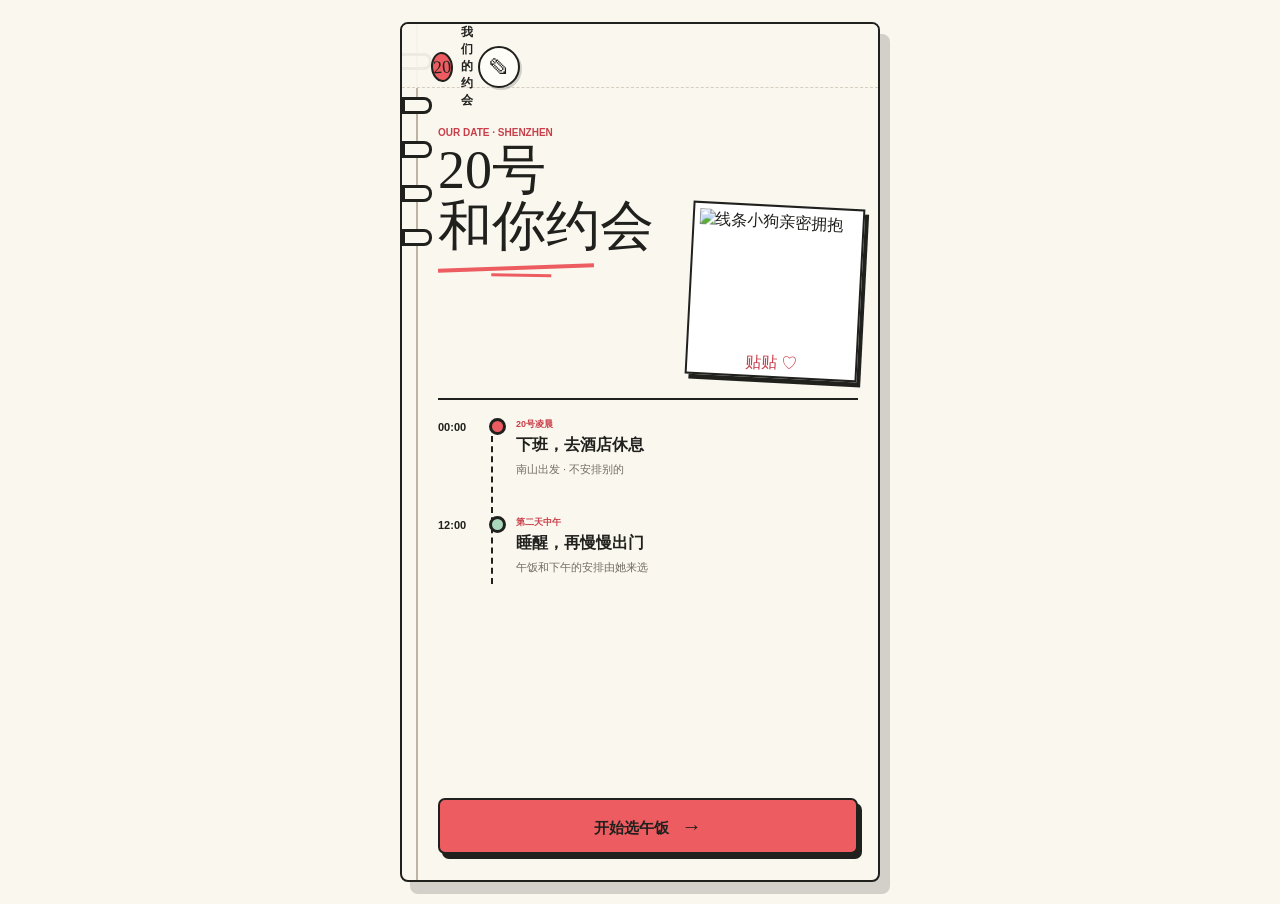
==== index.html @ 88e97673 "Add date planner app" ====
<!doctype html>
<html lang="zh-CN">
<head>
  <meta charset="UTF-8">
  <meta name="viewport" content="width=device-width, initial-scale=1, viewport-fit=cover">
  <meta name="theme-color" content="#faf7ef">
  <title>20号，和你约会</title>
  <link rel="icon" href="data:image/svg+xml,%3Csvg xmlns='http://www.w3.org/2000/svg' viewBox='0 0 64 64'%3E%3Cpath d='M32 55S8 41 8 22C8 8 26 6 32 18 38 6 56 8 56 22c0 19-24 33-24 33Z' fill='%23ed5c61' stroke='%2320201d' stroke-width='4'/%3E%3C/svg%3E">
  <link rel="stylesheet" href="styles.css">
</head>
<body>
  <main id="app" class="app-shell">
    <span class="binding" aria-hidden="true"></span>

    <header class="topbar">
      <button id="backButton" class="icon-button back-button" type="button" aria-label="返回上一步" title="返回" hidden>←</button>
      <a class="mini-brand" href="#" id="homeLink" aria-label="回到约会首页">
        <span>20</span><b>我们的约会</b>
      </a>
      <button id="ideaButton" class="icon-button" type="button" aria-haspopup="dialog" aria-label="补充想吃、想喝或想去的地方" title="补充想法">✎</button>
    </header>

    <section id="introView" class="view intro-view" data-view="intro">
      <div class="intro-hero">
        <div class="intro-copy">
          <p class="eyebrow">OUR DATE · SHENZHEN</p>
          <h1>20号<br>和你约会</h1>
          <span class="red-stroke" aria-hidden="true"></span>
        </div>
        <figure class="dog-polaroid">
          <img src="assets/line-puppy-hug.gif" width="160" height="138" alt="线条小狗亲密拥抱">
          <figcaption>贴贴 ♡</figcaption>
        </figure>
      </div>

      <div class="fixed-plan" aria-label="固定时间安排">
        <article class="plan-row">
          <time datetime="00:00">00:00</time>
          <span class="plan-dot coral" aria-hidden="true"></span>
          <div><small>20号凌晨</small><h2>下班，去酒店休息</h2><p>南山出发 · 不安排别的</p></div>
        </article>
        <article class="plan-row">
          <time datetime="12:00">12:00</time>
          <span class="plan-dot mint" aria-hidden="true"></span>
          <div><small>第二天中午</small><h2>睡醒，再慢慢出门</h2><p>午饭和下午的安排由她来选</p></div>
        </article>
      </div>

      <button id="startButton" class="primary-button" type="button">开始选午饭 <span>→</span></button>
      <button id="resumeButton" class="text-button" type="button" hidden>继续上次的选择</button>
    </section>

    <section id="pickerView" class="view picker-view" data-view="picker" hidden>
      <div class="stage-heading">
        <div>
          <p id="stageEyebrow" class="eyebrow">STEP 01 · LUNCH</p>
          <h1 id="stageQuestion">中午想吃什么？</h1>
        </div>
        <div id="savedCounter" class="saved-counter" aria-live="polite"><span>已收录</span><b>0/3</b></div>
      </div>

      <div id="deck" class="deck" aria-live="polite">
        <article id="nextCardPreview" class="next-card-preview" aria-hidden="true">
          <div class="card-media">
            <img id="nextCardImage" src="" alt="" width="1024" height="768" draggable="false">
            <span id="nextCardKind" class="card-kind"></span>
            <span id="nextCardWeather" class="card-weather" hidden></span>
          </div>
          <div class="card-copy">
            <div class="card-title-row">
              <h2 id="nextCardTitle"></h2>
              <strong id="nextCardPrice"></strong>
            </div>
            <p id="nextCardArea" class="card-area"></p>
          </div>
        </article>
        <article id="swipeCard" class="swipe-card" tabindex="0" role="button">
          <div class="card-media">
            <img id="cardImage" src="" alt="" width="1024" height="768" draggable="false">
            <span id="cardKind" class="card-kind"></span>
            <span id="cardWeather" class="card-weather" hidden></span>
          </div>
          <div class="card-copy">
            <div class="card-title-row">
              <h2 id="cardTitle"></h2>
              <strong id="cardPrice"></strong>
            </div>
            <p id="cardArea" class="card-area"></p>
            <p id="cardDescription" class="card-description"></p>
            <div id="cardTags" class="card-tags"></div>
          </div>
          <div id="collectBurst" class="collect-burst" aria-hidden="true"><span>♥</span></div>
        </article>
      </div>

      <div class="deck-actions" aria-label="卡片操作">
        <button id="skipButton" class="action-button skip-button" type="button" aria-label="不喜欢，换一个" title="换一个">×</button>
        <div class="deck-position"><b id="deckPosition">1</b><span id="deckTotal">/ 24</span></div>
        <button id="saveButton" class="action-button save-button" type="button" aria-label="收录这个选择" title="收录">♡</button>
      </div>

      <div id="savedPreview" class="saved-preview" aria-live="polite"></div>
      <button id="reviewButton" class="secondary-button" type="button" hidden></button>
    </section>

    <section id="completeView" class="view complete-view" data-view="complete" hidden>
      <div class="complete-hero">
        <p class="eyebrow">DATE SAVED · ♡</p>
        <h1>很高兴<br>和你约会</h1>
        <img src="assets/line-puppy-hug.gif" width="184" height="158" alt="线条小狗亲密拥抱">
      </div>

      <section class="final-plan" aria-label="最终约会安排">
        <div class="final-plan-head"><small>OUR LITTLE PLAN</small><h2>约会安排好了</h2></div>
        <ol id="finalTimeline" class="final-timeline"></ol>
      </section>

      <div id="wishSummary" class="wish-summary" hidden></div>
      <button id="editPlanButton" class="secondary-button" type="button">修改选择</button>
      <button id="restartButton" class="text-button danger-text" type="button">重新选一次</button>
    </section>
  </main>

  <dialog id="ideaDialog" class="idea-dialog">
    <form id="ideaForm" method="dialog">
      <div class="dialog-head">
        <div><small>HER IDEAS</small><h2>补充想法</h2></div>
        <button id="closeIdeaDialog" class="icon-button" type="button" aria-label="关闭">×</button>
      </div>
      <label for="wishEat"><span>想吃什么</span><textarea id="wishEat" rows="2" maxlength="80" placeholder="写下想吃的…"></textarea></label>
      <label for="wishDrink"><span>想喝什么</span><textarea id="wishDrink" rows="2" maxlength="80" placeholder="写下想喝的…"></textarea></label>
      <label for="wishGo"><span>想去哪里</span><textarea id="wishGo" rows="2" maxlength="80" placeholder="写下想去的…"></textarea></label>
      <button class="primary-button dialog-submit" type="submit">保存想法</button>
    </form>
  </dialog>

  <div id="toast" class="toast" role="status" aria-live="assertive">
    <img src="assets/line-puppy-hug.gif" width="34" height="30" alt="">
    <span id="toastText"></span>
  </div>

  <script src="app.js"></script>
</body>
</html>
---- styles.css ----
:root {
  --ink: #20201d;
  --paper: #faf7ef;
  --paper-bright: #fffdf8;
  --coral: #ed5c61;
  --coral-dark: #c83f49;
  --mint: #aad8bd;
  --yellow: #f1cf6b;
  --sky: #9fc9df;
  --muted: #716b63;
  --line: #d6cec0;
  --shadow: 4px 5px 0 var(--ink);
  --font-display: "Kaiti SC", "STKaiti", "KaiTi", serif;
  --font-body: "PingFang SC", "Hiragino Sans GB", "Microsoft YaHei", sans-serif;
}

* { box-sizing: border-box; }

html { background: #d8d3ca; }

body {
  min-width: 320px;
  min-height: 100vh;
  margin: 0;
  background: var(--paper);
  color: var(--ink);
  font-family: var(--font-body);
  letter-spacing: 0;
  overscroll-behavior-y: none;
}

button, input, textarea { font: inherit; color: inherit; letter-spacing: 0; }
button { cursor: pointer; }
button:disabled { cursor: not-allowed; }
[hidden] { display: none !important; }

.app-shell {
  position: relative;
  width: 100%;
  max-width: 480px;
  min-height: 100svh;
  margin: 0 auto;
  overflow: hidden;
  background-color: var(--paper);
  background-image: radial-gradient(#cbbfae 0.55px, transparent 0.55px);
  background-size: 8px 8px;
}

.binding {
  position: absolute;
  z-index: 6;
  inset: 0 auto 0 14px;
  border-left: 2px solid #bcb3a5;
  pointer-events: none;
}

.binding::before {
  content: "";
  position: absolute;
  top: 29px;
  left: -16px;
  width: 27px;
  height: 11px;
  border: 3px solid var(--ink);
  border-left: 0;
  border-radius: 0 8px 8px 0;
  box-shadow: 0 44px 0 -3px var(--paper), 0 44px 0 0 var(--ink),
    0 88px 0 -3px var(--paper), 0 88px 0 0 var(--ink),
    0 132px 0 -3px var(--paper), 0 132px 0 0 var(--ink),
    0 176px 0 -3px var(--paper), 0 176px 0 0 var(--ink);
}

.topbar {
  position: relative;
  z-index: 8;
  display: grid;
  grid-template-columns: 44px 1fr 44px;
  align-items: center;
  width: 100%;
  height: 64px;
  padding: env(safe-area-inset-top) 18px 0 32px;
  background: rgba(250, 247, 239, 0.94);
  border-bottom: 1.5px dashed var(--line);
}

.icon-button {
  display: grid;
  place-items: center;
  width: 42px;
  height: 42px;
  padding: 0;
  border: 2px solid var(--ink);
  border-radius: 50%;
  background: var(--paper-bright);
  font-size: 21px;
  line-height: 1;
  box-shadow: 2px 2px 0 rgba(32, 32, 29, 0.18);
}

.icon-button:active { transform: translateY(2px); box-shadow: none; }
.back-button { font-size: 20px; }

.mini-brand {
  display: inline-flex;
  align-items: center;
  justify-self: center;
  gap: 8px;
  color: inherit;
  text-decoration: none;
}

.mini-brand span {
  display: grid;
  place-items: center;
  width: 30px;
  height: 30px;
  border: 2px solid var(--ink);
  border-radius: 50%;
  background: var(--coral);
  font-family: var(--font-display);
  font-size: 18px;
  transform: rotate(-4deg);
}

.mini-brand b { font-size: 12px; }

.view {
  min-height: calc(100svh - 64px);
  padding: 24px 20px calc(26px + env(safe-area-inset-bottom)) 36px;
  animation: view-in 280ms ease both;
}

.eyebrow {
  margin: 0 0 5px;
  color: var(--coral-dark);
  font-size: 10px;
  font-weight: 900;
  letter-spacing: 0;
}

.intro-view { display: flex; flex-direction: column; }

.intro-hero {
  position: relative;
  min-height: 286px;
  padding-top: 15px;
}

.intro-copy { position: relative; z-index: 2; }

.intro-copy h1,
.complete-hero h1 {
  margin: 0;
  font-family: var(--font-display);
  font-size: 54px;
  font-weight: 400;
  line-height: 1.03;
  letter-spacing: 0;
}

.red-stroke {
  position: relative;
  display: block;
  width: 156px;
  margin-top: 12px;
  border-top: 4px solid var(--coral);
  transform: rotate(-2deg);
}

.red-stroke::after {
  content: "";
  position: absolute;
  top: 4px;
  left: 53px;
  width: 60px;
  border-top: 3px solid var(--coral);
  transform: rotate(3deg);
}

.dog-polaroid {
  position: absolute;
  right: -3px;
  bottom: 20px;
  width: 172px;
  margin: 0;
  padding: 5px 5px 26px;
  overflow: hidden;
  border: 2px solid var(--ink);
  background: #fff;
  box-shadow: var(--shadow);
  transform: rotate(3deg);
}

.dog-polaroid img { display: block; width: 160px; height: 138px; object-fit: contain; }

.dog-polaroid figcaption {
  position: absolute;
  right: 0;
  bottom: 2px;
  left: 0;
  color: var(--coral-dark);
  font-family: var(--font-display);
  font-size: 16px;
  text-align: center;
}

.fixed-plan {
  position: relative;
  padding: 18px 0 5px;
  border-top: 2px solid var(--ink);
}

.fixed-plan::before {
  content: "";
  position: absolute;
  top: 36px;
  bottom: 35px;
  left: 53px;
  border-left: 2px dashed var(--ink);
}

.plan-row {
  position: relative;
  display: grid;
  grid-template-columns: 43px 19px 1fr;
  gap: 0 8px;
  min-height: 98px;
}

.plan-row time { padding-top: 3px; font-size: 11px; font-weight: 900; }

.plan-dot {
  position: relative;
  z-index: 1;
  width: 17px;
  height: 17px;
  border: 3px solid var(--ink);
  border-radius: 50%;
}

.plan-dot.coral { background: var(--coral); }
.plan-dot.mint { background: var(--mint); }
.plan-row small { display: block; margin-bottom: 3px; color: var(--coral-dark); font-size: 9px; font-weight: 900; }
.plan-row h2 { margin: 0 0 5px; font-size: 16px; line-height: 1.35; }
.plan-row p { margin: 0; color: var(--muted); font-size: 11px; line-height: 1.5; }

.primary-button,
.secondary-button {
  width: 100%;
  min-height: 56px;
  border: 2px solid var(--ink);
  border-radius: 7px;
  font-size: 15px;
  font-weight: 900;
}

.primary-button {
  margin-top: auto;
  background: var(--coral);
  box-shadow: var(--shadow);
}

.primary-button span { margin-left: 8px; font-size: 20px; }
.primary-button:active,
.secondary-button:active { transform: translateY(3px); box-shadow: 1px 1px 0 var(--ink); }
.primary-button:disabled { background: #d9d1c5; color: #8e877e; box-shadow: none; }

.secondary-button {
  background: var(--mint);
  box-shadow: 3px 4px 0 var(--ink);
}

.text-button {
  min-height: 44px;
  margin: 7px auto 0;
  border: 0;
  background: transparent;
  color: var(--muted);
  font-size: 12px;
  font-weight: 700;
  text-decoration: underline;
  text-underline-offset: 4px;
}

.picker-view { padding-top: 18px; }

.stage-heading {
  display: flex;
  align-items: flex-end;
  justify-content: space-between;
  gap: 12px;
  min-height: 62px;
  margin-bottom: 15px;
}

.stage-heading h1 {
  margin: 0;
  font-family: var(--font-display);
  font-size: 30px;
  font-weight: 400;
  line-height: 1.1;
  letter-spacing: 0;
}

.saved-counter {
  flex: 0 0 56px;
  width: 56px;
  height: 56px;
  display: grid;
  place-items: center;
  align-content: center;
  border: 2px solid var(--ink);
  border-radius: 50%;
  background: var(--paper-bright);
  box-shadow: 2px 3px 0 rgba(32, 32, 29, 0.2);
  transform: rotate(3deg);
}

.saved-counter span { display: block; color: var(--muted); font-size: 8px; font-weight: 700; }
.saved-counter b { font-size: 13px; }

.deck {
  --next-card-y: 8px;
  --next-card-rotation: 1.7deg;
  --next-card-scale: 0.956;
  position: relative;
  width: 100%;
  height: min(52svh, 438px);
  min-height: 382px;
  max-height: 438px;
  touch-action: pan-y;
}

.next-card-preview {
  position: absolute;
  z-index: 2;
  inset: 0;
  display: grid;
  grid-template-rows: 56% 44%;
  overflow: hidden;
  border: 2px solid var(--ink);
  border-radius: 8px;
  background: var(--paper-bright);
  box-shadow: 3px 4px 0 var(--ink);
  pointer-events: none;
  transform: translate3d(0, var(--next-card-y), 0) rotate(var(--next-card-rotation)) scale(var(--next-card-scale));
  transform-origin: center bottom;
  will-change: transform;
  transition: transform 240ms cubic-bezier(0.2, 0.78, 0.22, 1);
}

.deck.is-dragging .next-card-preview,
.deck.is-resetting .next-card-preview { transition: none; }

.next-card-preview .card-copy { padding-top: 14px; }
.next-card-preview .card-title-row h2 { font-size: 19px; }

.swipe-card {
  position: absolute;
  z-index: 3;
  inset: 0;
  display: grid;
  grid-template-rows: 56% 44%;
  overflow: hidden;
  border: 2px solid var(--ink);
  border-radius: 8px;
  outline: none;
  background: var(--paper-bright);
  box-shadow: var(--shadow);
  cursor: grab;
  user-select: none;
  touch-action: pan-y;
  will-change: transform, opacity;
  transition: transform 220ms ease, opacity 220ms ease;
}

.swipe-card:focus-visible { box-shadow: 0 0 0 4px var(--sky), var(--shadow); }
.swipe-card.dragging { cursor: grabbing; transition: none; }
.swipe-card.flying { pointer-events: none; }

.card-media { position: relative; min-height: 0; overflow: hidden; background: var(--mint); border-bottom: 2px solid var(--ink); }

.card-media img {
  display: block;
  width: 100%;
  height: 100%;
  object-fit: cover;
  pointer-events: none;
  transition: opacity 160ms ease;
}

.card-media img.loading { opacity: 0.28; }

.card-kind,
.card-weather {
  position: absolute;
  top: 12px;
  z-index: 2;
  border: 2px solid var(--ink);
  border-radius: 4px;
  box-shadow: 2px 2px 0 var(--ink);
  font-size: 10px;
  font-weight: 900;
}

.card-kind { left: 12px; padding: 5px 9px; background: var(--coral); color: #fff; transform: rotate(-2deg); }
.card-weather { right: 12px; padding: 5px 8px; background: var(--paper-bright); }

.card-copy { min-height: 0; padding: 14px 15px 12px; overflow: hidden; }

.card-title-row { display: flex; align-items: flex-start; justify-content: space-between; gap: 9px; }
.card-title-row h2 { max-width: 70%; margin: 0; font-size: 20px; line-height: 1.25; }
.picker-view[data-mode="food"] .card-title-row h2 { max-width: 100%; }
.card-title-row strong { flex: 0 0 auto; padding-top: 3px; color: var(--coral-dark); font-size: 11px; white-space: nowrap; }
.card-area { margin: 6px 0 4px; font-size: 11px; font-weight: 800; white-space: nowrap; overflow: hidden; text-overflow: ellipsis; }

.card-description {
  display: -webkit-box;
  margin: 0 0 9px;
  overflow: hidden;
  color: var(--muted);
  font-size: 11px;
  line-height: 1.55;
  -webkit-box-orient: vertical;
  -webkit-line-clamp: 2;
}

.card-tags { display: flex; gap: 5px; overflow: hidden; }
.card-tags span { flex: 0 0 auto; padding: 3px 6px; border: 1.5px solid var(--ink); border-radius: 3px; background: var(--paper); font-size: 9px; font-weight: 700; }

.collect-burst {
  position: absolute;
  z-index: 7;
  inset: 0;
  display: grid;
  place-items: center;
  opacity: 0;
  pointer-events: none;
}

.collect-burst span {
  color: var(--coral);
  font-size: 104px;
  line-height: 1;
  -webkit-text-stroke: 4px #fff;
  filter: drop-shadow(4px 6px 0 rgba(32, 32, 29, 0.25));
  transform: scale(0.2) rotate(-12deg);
}

.collect-burst.show { animation: burst-wrap 620ms ease both; }
.collect-burst.show span { animation: heart-pop 620ms cubic-bezier(0.2, 0.85, 0.3, 1.2) both; }

.deck-actions {
  display: grid;
  grid-template-columns: 58px 1fr 58px;
  align-items: center;
  gap: 14px;
  min-height: 74px;
  padding: 9px 19px 5px;
}

.action-button {
  display: grid;
  place-items: center;
  width: 56px;
  height: 56px;
  padding: 0;
  border: 2px solid var(--ink);
  border-radius: 50%;
  background: var(--paper-bright);
  box-shadow: 3px 4px 0 var(--ink);
  font-size: 29px;
  line-height: 1;
}

.save-button { background: var(--coral); font-family: var(--font-display); font-size: 34px; }
.skip-button { color: var(--muted); }
.action-button:active { transform: translateY(3px); box-shadow: 1px 1px 0 var(--ink); }
.action-button:disabled { background: #ded7cc; color: #9b948a; box-shadow: none; }
.deck-position { text-align: center; font-size: 11px; }
.deck-position b { font-size: 14px; }
.deck-position span { color: var(--muted); }

.saved-preview {
  display: flex;
  justify-content: center;
  min-height: 46px;
  gap: 7px;
  padding: 3px 0 7px;
}

.saved-thumb {
  position: relative;
  width: 52px;
  height: 40px;
  overflow: hidden;
  border: 2px solid var(--ink);
  border-radius: 5px;
  background: var(--mint);
}

.saved-thumb img { width: 100%; height: 100%; object-fit: cover; }
.saved-thumb button { position: absolute; top: -2px; right: -2px; width: 22px; height: 22px; padding: 0; border: 0; border-radius: 0 0 0 10px; background: var(--ink); color: #fff; font-size: 14px; line-height: 1; }
.saved-slot { width: 52px; height: 40px; border: 2px dashed var(--line); border-radius: 5px; }
.picker-view > .secondary-button { min-height: 50px; margin-top: 2px; }

.compact-heading { min-height: 74px; margin-bottom: 20px; padding-bottom: 16px; border-bottom: 2px solid var(--ink); }
.doodle-heart { color: var(--coral); font-family: var(--font-display); font-size: 42px; }
.final-choice-view { display: flex; flex-direction: column; padding-top: 18px; }
.final-list { display: grid; gap: 12px; }

.final-option {
  position: relative;
  display: grid;
  grid-template-columns: 96px 1fr 28px;
  gap: 10px;
  align-items: center;
  min-height: 86px;
  padding: 8px;
  border: 2px solid var(--ink);
  border-radius: 7px;
  background: var(--paper-bright);
  box-shadow: 2px 3px 0 rgba(32, 32, 29, 0.18);
  cursor: pointer;
}

.final-option.selected { background: #fce2df; box-shadow: 3px 4px 0 var(--coral-dark); }
.final-option img { width: 96px; height: 68px; object-fit: cover; border: 1.5px solid var(--ink); border-radius: 4px; }
.final-option h2 { margin: 0 0 4px; font-size: 15px; line-height: 1.3; }
.final-option p { margin: 0; color: var(--muted); font-size: 10px; }
.radio-mark { display: grid; place-items: center; width: 24px; height: 24px; border: 2px solid var(--ink); border-radius: 50%; background: #fff; }
.final-option.selected .radio-mark::after { content: ""; width: 12px; height: 12px; border-radius: 50%; background: var(--coral); }
.sticky-primary { margin-top: auto; }

.complete-view { padding-top: 18px; }
.complete-hero { position: relative; min-height: 235px; padding-top: 8px; border-bottom: 2px solid var(--ink); }
.complete-hero h1 { font-size: 48px; }
.complete-hero img { position: absolute; right: -1px; bottom: 6px; width: 184px; height: 158px; object-fit: contain; }

.final-plan { padding: 25px 0 18px; }
.final-plan-head small { color: var(--coral-dark); font-size: 9px; font-weight: 900; }
.final-plan-head h2 { margin: 3px 0 20px; font-size: 22px; }
.final-timeline { position: relative; margin: 0; padding: 0; list-style: none; }
.final-timeline::before { content: ""; position: absolute; top: 10px; bottom: 12px; left: 54px; border-left: 2px dashed var(--ink); }

.final-timeline li {
  position: relative;
  display: grid;
  grid-template-columns: 43px 19px 1fr;
  gap: 0 8px;
  min-height: 72px;
}

.final-timeline time { padding-top: 2px; font-size: 10px; font-weight: 900; }
.timeline-dot { position: relative; z-index: 1; width: 17px; height: 17px; border: 3px solid var(--ink); border-radius: 50%; background: var(--mint); }
.final-timeline li:nth-child(odd) .timeline-dot { background: var(--coral); }
.final-timeline h3 { margin: 0 0 3px; font-size: 13px; line-height: 1.35; }
.final-timeline p { margin: 0; color: var(--muted); font-size: 10px; line-height: 1.45; }

.wish-summary { margin: 0 0 17px; padding: 14px; border: 2px dashed var(--ink); background: rgba(255, 253, 248, 0.7); }
.wish-summary h2 { margin: 0 0 8px; font-size: 14px; }
.wish-summary p { margin: 4px 0; color: var(--muted); font-size: 11px; line-height: 1.5; }
.complete-view > .secondary-button { margin-top: 4px; }
.danger-text { display: block; color: #8e5858; }

.idea-dialog {
  width: calc(100% - 30px);
  max-width: 430px;
  max-height: calc(100svh - 30px);
  padding: 0;
  overflow: auto;
  border: 2px solid var(--ink);
  border-radius: 8px;
  background: var(--paper);
  box-shadow: 7px 8px 0 var(--ink);
}

.idea-dialog::backdrop { background: rgba(32, 32, 29, 0.58); backdrop-filter: blur(2px); }
.idea-dialog form { padding: 22px; }
.dialog-head { display: flex; align-items: flex-start; justify-content: space-between; margin-bottom: 20px; }
.dialog-head small { color: var(--coral-dark); font-size: 9px; font-weight: 900; }
.dialog-head h2 { margin: 2px 0 0; font-size: 23px; }
.idea-dialog label { display: block; margin-bottom: 14px; }
.idea-dialog label > span { display: block; margin-bottom: 6px; font-size: 11px; font-weight: 900; }
.idea-dialog textarea { width: 100%; min-height: 58px; resize: vertical; padding: 10px; border: 2px solid var(--ink); border-radius: 5px; outline: none; background: var(--paper-bright); font-size: 12px; line-height: 1.5; }
.idea-dialog textarea:focus { box-shadow: 3px 3px 0 var(--mint); }
.dialog-submit { margin-top: 5px; }

.toast {
  position: fixed;
  z-index: 30;
  left: 50%;
  bottom: calc(22px + env(safe-area-inset-bottom));
  display: flex;
  align-items: center;
  gap: 9px;
  max-width: calc(100% - 40px);
  min-height: 48px;
  padding: 7px 15px 7px 8px;
  border: 2px solid var(--ink);
  border-radius: 7px;
  background: var(--ink);
  color: #fff;
  box-shadow: 3px 4px 0 rgba(237, 92, 97, 0.85);
  font-size: 12px;
  font-weight: 800;
  opacity: 0;
  pointer-events: none;
  transform: translate(-50%, 18px);
  transition: opacity 180ms ease, transform 180ms ease;
}

.toast img { width: 34px; height: 30px; object-fit: contain; border-radius: 3px; background: #fff; }
.toast.show { opacity: 1; transform: translate(-50%, 0); }

@keyframes view-in {
  from { opacity: 0; transform: translateY(8px); }
  to { opacity: 1; transform: translateY(0); }
}

@keyframes burst-wrap {
  0%, 100% { opacity: 0; }
  12%, 70% { opacity: 1; }
}

@keyframes heart-pop {
  0% { transform: scale(0.2) rotate(-12deg); }
  42% { transform: scale(1.2) rotate(7deg); }
  66% { transform: scale(0.94) rotate(-3deg); }
  100% { transform: scale(1) rotate(0); }
}

@media (min-width: 481px) {
  body { padding: 22px; }
  .app-shell { min-height: calc(100svh - 44px); border: 2px solid var(--ink); border-radius: 8px; box-shadow: 10px 12px 0 rgba(32, 32, 29, 0.18); }
  .view { min-height: calc(100svh - 108px); }
}

@media (max-width: 360px) {
  .topbar { padding-right: 14px; padding-left: 28px; }
  .view { padding-right: 14px; padding-left: 31px; }
  .intro-copy h1 { font-size: 49px; }
  .dog-polaroid { right: -12px; transform: rotate(2deg) scale(0.9); transform-origin: right center; }
  .stage-heading h1 { font-size: 28px; }
  .card-title-row h2 { font-size: 18px; }
  .card-copy { padding: 12px 13px 10px; }
  .final-option { grid-template-columns: 84px 1fr 25px; }
  .final-option img { width: 84px; height: 64px; }
}

@media (max-height: 720px) {
  .view { padding-top: 14px; }
  .stage-heading { min-height: 52px; margin-bottom: 10px; }
  .deck { height: 342px; min-height: 342px; }
  .swipe-card { grid-template-rows: 53% 47%; }
  .deck-actions { min-height: 66px; padding-top: 5px; }
  .action-button { width: 52px; height: 52px; }
  .intro-hero { min-height: 238px; }
  .dog-polaroid { bottom: 5px; transform: rotate(3deg) scale(0.88); transform-origin: right bottom; }
  .plan-row { min-height: 82px; }
}

@media (prefers-reduced-motion: reduce) {
  *, *::before, *::after { scroll-behavior: auto !important; animation-duration: 0.01ms !important; animation-iteration-count: 1 !important; transition-duration: 0.01ms !important; }
}
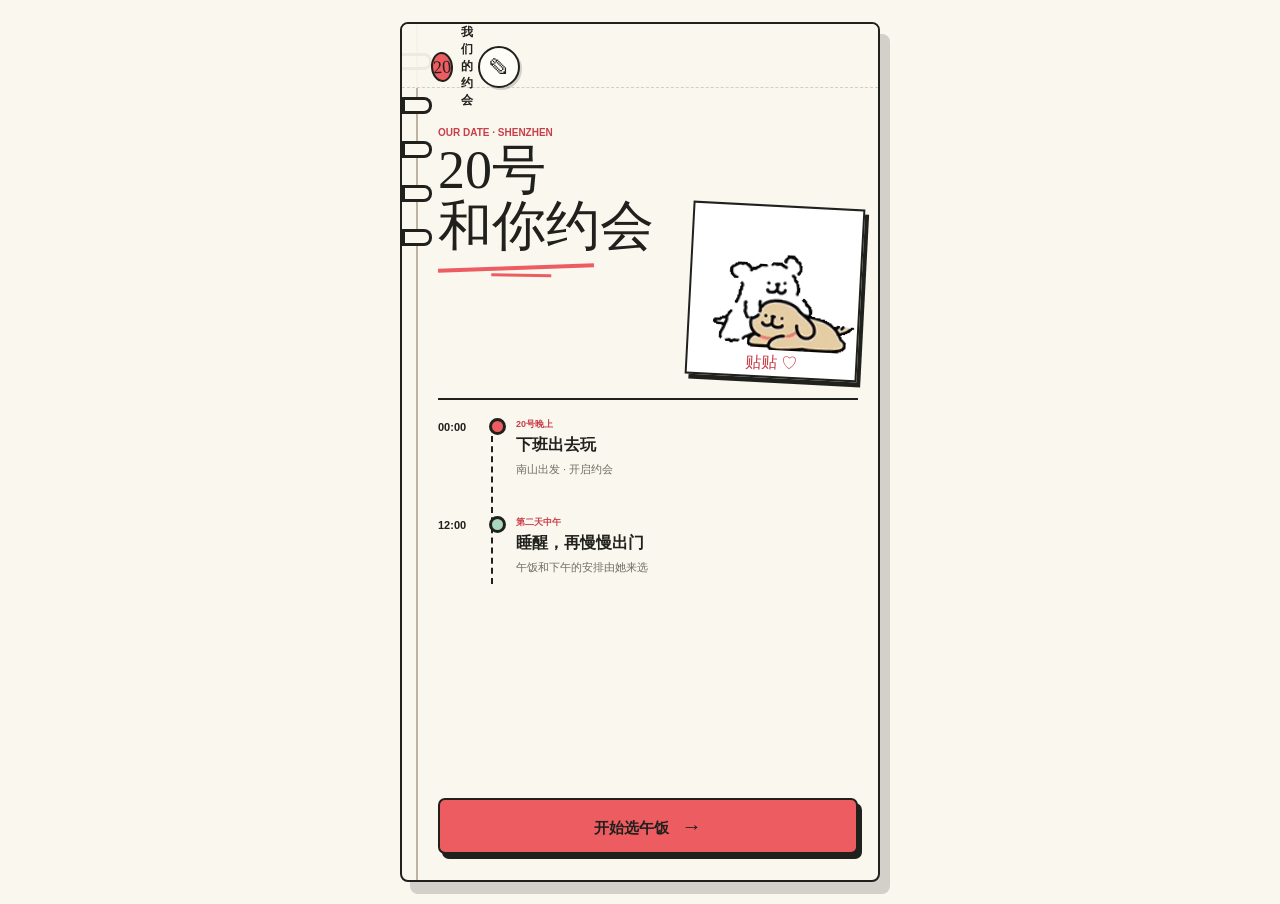
==== commit cfaf49e3: "Update animations, fix bugs, and add design_concept.html" ====
--- a/index.html
+++ b/index.html
@@ -37,7 +37,7 @@
         <article class="plan-row">
           <time datetime="00:00">00:00</time>
           <span class="plan-dot coral" aria-hidden="true"></span>
-          <div><small>20号凌晨</small><h2>下班，去酒店休息</h2><p>南山出发 · 不安排别的</p></div>
+          <div><small>20号晚上</small><h2>下班出去玩</h2><p>南山出发 · 开启约会</p></div>
         </article>
         <article class="plan-row">
           <time datetime="12:00">12:00</time>
--- a/styles.css
+++ b/styles.css
@@ -350,7 +350,7 @@
 }
 
 .deck.is-dragging .next-card-preview,
-.deck.is-resetting .next-card-preview { transition: none; }
+.deck.is-resetting .next-card-preview, .deck.is-resetting .swipe-card { transition: none; }
 
 .next-card-preview .card-copy { padding-top: 14px; }
 .next-card-preview .card-title-row h2 { font-size: 19px; }
